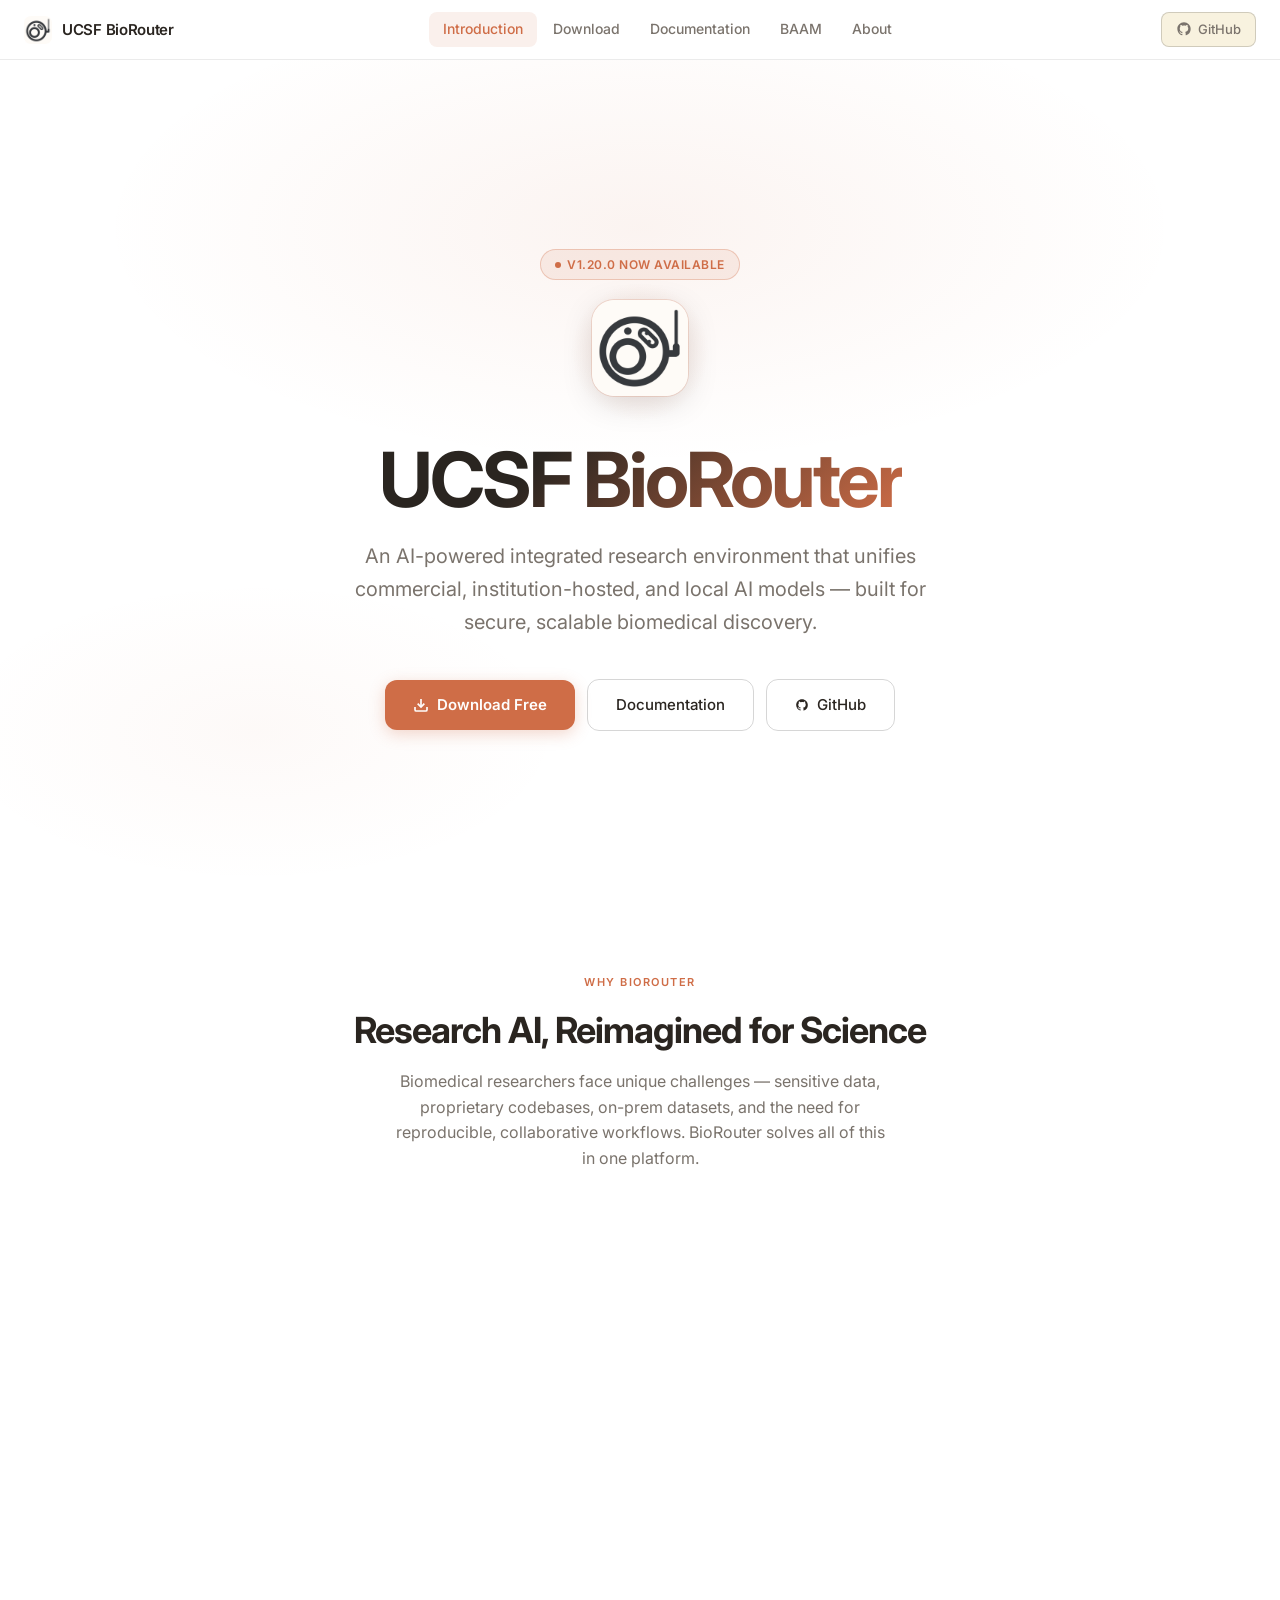
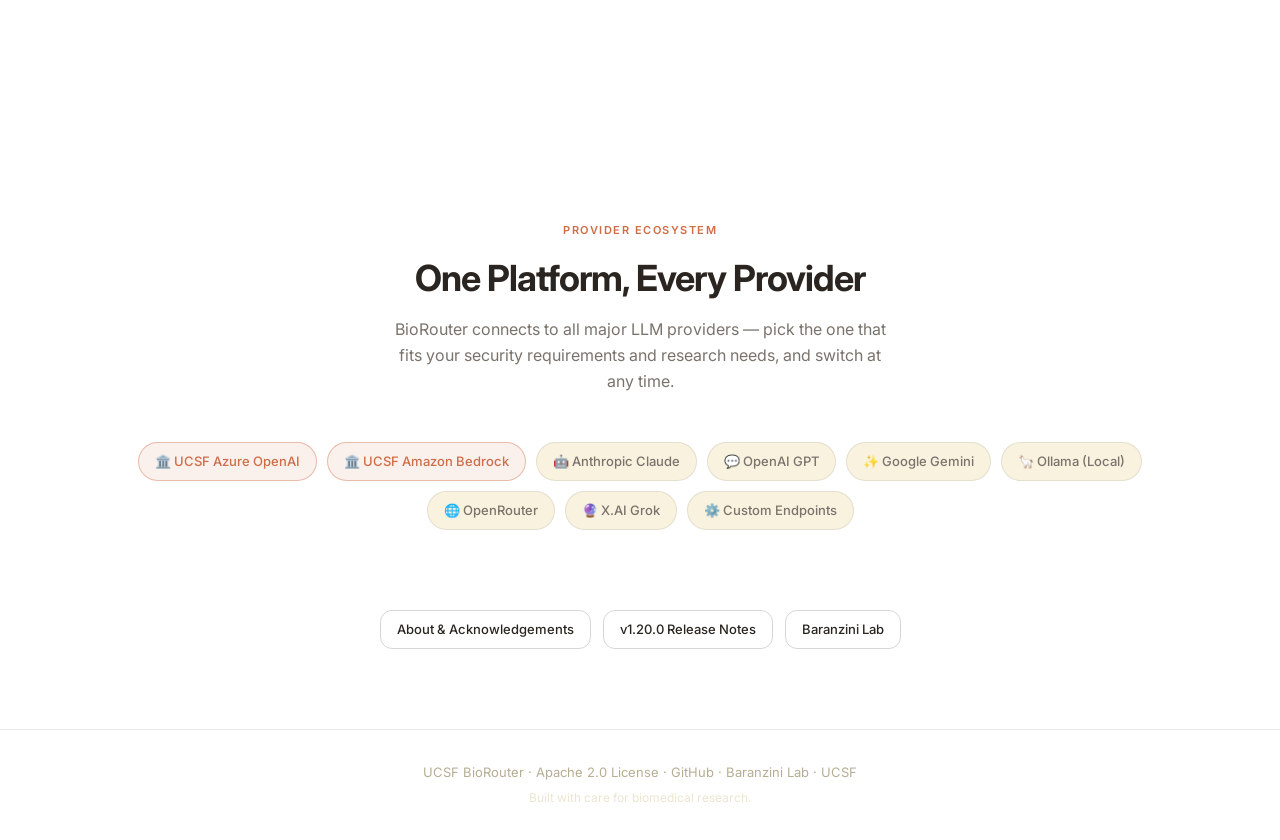
==== index.html @ 435d2e38 "add web pages source code" ====
<!DOCTYPE html>
<html lang="en">
<head>
  <meta charset="UTF-8" />
  <meta name="viewport" content="width=device-width, initial-scale=1.0" />
  <meta http-equiv="refresh" content="0; url=intro.html" />
  <title>UCSF BioRouter</title>
  <link rel="icon" href="icon.png" type="image/png" />
</head>
<body>
  <p>Redirecting to <a href="intro.html">intro.html</a>…</p>
  <script>window.location.replace('intro.html');</script>
</body>
</html>
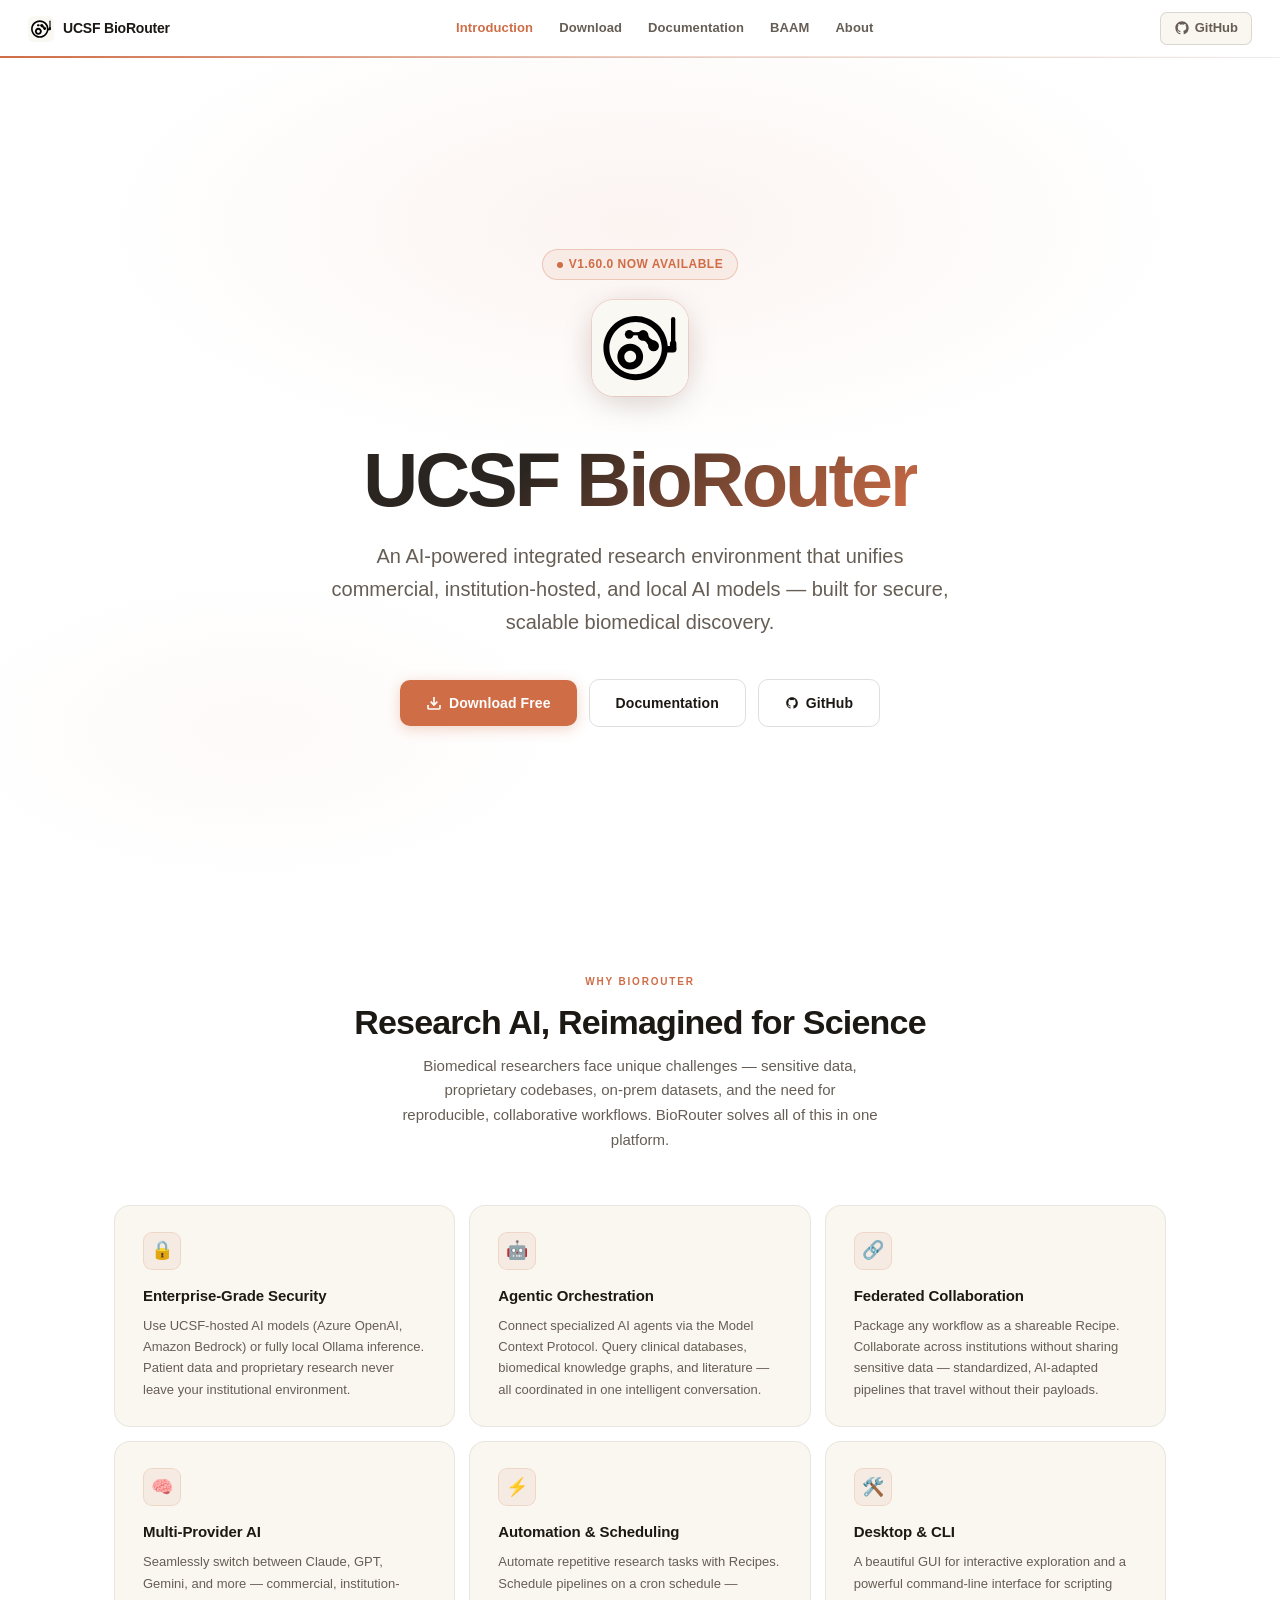
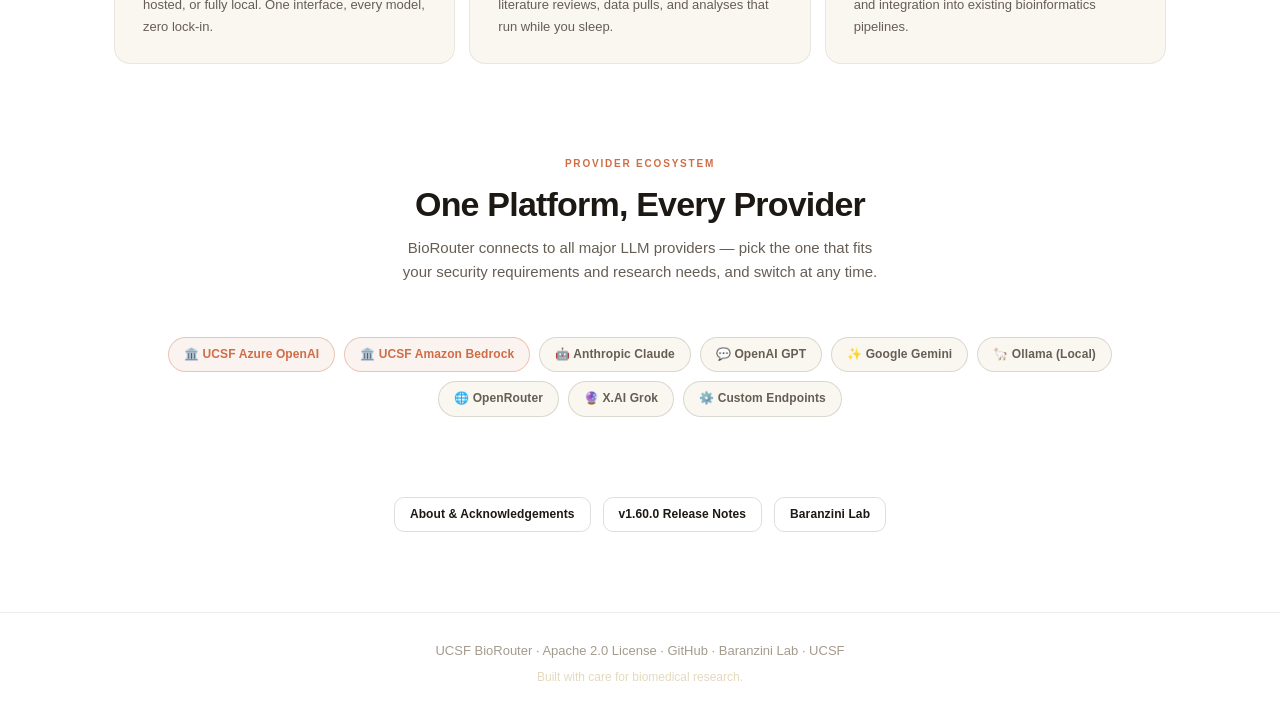
==== commit 96e30e81: "fix: use icon.svg for favicon and nav logo" ====
--- a/index.html
+++ b/index.html
@@ -5,7 +5,7 @@
   <meta name="viewport" content="width=device-width, initial-scale=1.0" />
   <meta http-equiv="refresh" content="0; url=intro.html" />
   <title>UCSF BioRouter</title>
-  <link rel="icon" href="icon.png" type="image/png" />
+  <link rel="icon" href="icon.svg" type="image/svg+xml" />
 </head>
 <body>
   <p>Redirecting to <a href="intro.html">intro.html</a>…</p>
